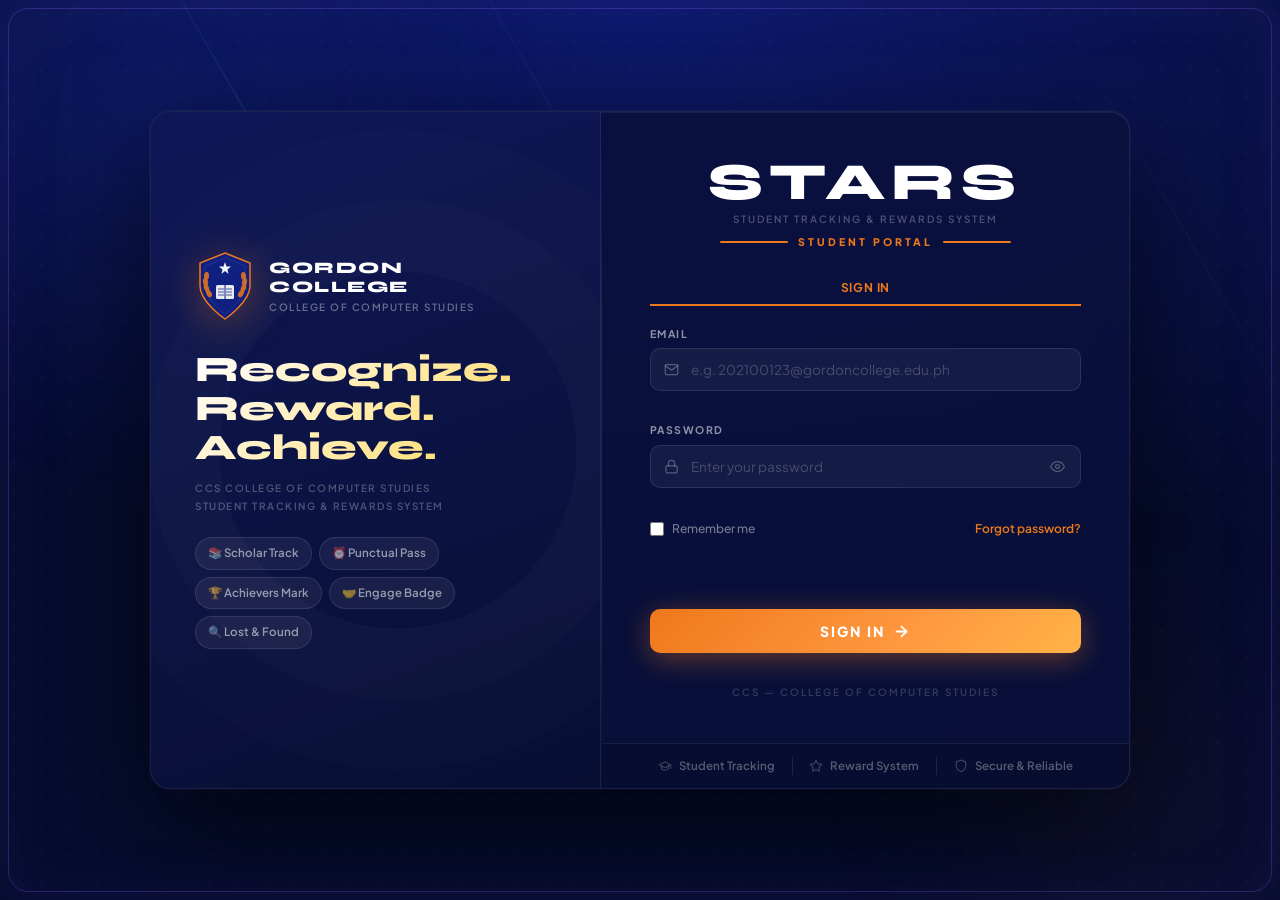
==== index.html @ 1deed651 "Update index.html" ====
<!DOCTYPE html>
<html lang="en">
<head>
  <meta charset="UTF-8" />
  <meta name="viewport" content="width=device-width, initial-scale=1.0"/>
  <title>STARS — Login</title>
  <link rel="stylesheet" href="style.css" />
  <link href="https://fonts.googleapis.com/css2?family=Syne:wght@600;700;800;900&family=Plus+Jakarta+Sans:wght@400;500;600;700&display=swap" rel="stylesheet"/>
  <style>
    *, *::before, *::after { box-sizing: border-box; margin: 0; padding: 0; }

    :root {
      --orange: #EE781C;
      --orange-light: #FF9A3C;
      --navy-deep: #060c2e;
      --font-display: 'Syne', sans-serif;
      --font-body: 'Plus Jakarta Sans', sans-serif;
    }

    body {
      font-family: var(--font-body);
      min-height: 100vh;
      display: flex;
      align-items: center;
      justify-content: center;
      background: var(--navy-deep);
      overflow: hidden;
      position: relative;
    }

    /* ── BACKGROUND ── */
    .bg-wrap {
      position: fixed; inset: 0; z-index: 0;
      background: radial-gradient(ellipse 130% 100% at 50% 0%, #0d1a6e 0%, #060c2e 65%);
      overflow: hidden;
    }
    .bg-wrap::before {
      content: '';
      position: absolute; inset: 0;
      background-image: radial-gradient(rgba(255,255,255,0.07) 1px, transparent 1px);
      background-size: 28px 28px;
      opacity: 0.55;
    }
    .bg-streak {
      position: absolute; width: 1.5px;
      background: linear-gradient(to bottom, transparent, rgba(99,130,255,0.15), transparent);
      transform: rotate(-30deg); transform-origin: top center;
    }
    .bg-streak:nth-child(1){height:60vh;top:-10vh;left:10%;}
    .bg-streak:nth-child(2){height:80vh;top:-20vh;left:30%;opacity:.5;}
    .bg-streak:nth-child(3){height:50vh;top:10vh;left:60%;opacity:.4;}
    .bg-streak:nth-child(4){height:70vh;top:-5vh;left:80%;opacity:.3;}
    .bg-orb {
      position: absolute; border-radius: 50%;
      filter: blur(100px); pointer-events: none;
    }
    .bg-orb-1{width:500px;height:500px;background:radial-gradient(circle,rgba(30,60,200,0.25) 0%,transparent 70%);top:-150px;left:-100px;}
    .bg-orb-2{width:400px;height:400px;background:radial-gradient(circle,rgba(238,120,28,0.08) 0%,transparent 70%);bottom:-100px;right:-50px;}

    /* Purple border frame (from Image 1) */
    .bg-frame {
      position: fixed; inset: 8px;
      border: 1.5px solid rgba(120,80,220,0.35);
      border-radius: 20px; pointer-events: none; z-index: 0;
      box-shadow: 0 0 60px rgba(100,60,200,0.15), inset 0 0 60px rgba(100,60,200,0.08);
    }

    /* ── MAIN CARD (Image 1 style) ── */
    .login-card {
      position: relative; z-index: 10;
      display: flex;
      width: min(980px, calc(100vw - 48px));
      min-height: 530px;
      border-radius: 20px; overflow: hidden;
      background: rgba(10,16,60,0.88);
      border: 1px solid rgba(255,255,255,0.08);
      box-shadow: 0 40px 120px rgba(0,0,0,0.6), 0 0 0 1px rgba(255,255,255,0.04), inset 0 1px 0 rgba(255,255,255,0.06);
      backdrop-filter: blur(20px);
    }

    /* ── LEFT PANEL ── */
    .brand-panel {
      flex: 0 0 46%;
      display: flex; flex-direction: column; justify-content: center;
      padding: 52px 44px;
      background: linear-gradient(160deg, rgba(15,25,90,0.9) 0%, rgba(8,14,50,0.95) 100%);
      border-right: 1px solid rgba(255,255,255,0.07);
      position: relative; overflow: hidden;
    }
    /* Radial rings (Image 1 detail) */
    .brand-panel::before {
      content: '';
      position: absolute;
      width: 360px; height: 360px; border-radius: 50%;
      border: 1px solid rgba(255,255,255,0.04);
      top: 50%; left: 55%; transform: translate(-50%,-50%);
      box-shadow: 0 0 0 70px rgba(255,255,255,0.012), 0 0 0 140px rgba(255,255,255,0.007);
      pointer-events: none;
    }

    .brand-inner { position: relative; z-index: 2; }

    /* Logo row — shield + college name */
    .brand-logo-row {
      display: flex; align-items: center; gap: 14px;
      margin-bottom: 30px;
    }
    .shield-svg {
      width: 60px; height: auto;
      filter: drop-shadow(0 6px 20px rgba(238,120,28,0.35));
      flex-shrink: 0;
    }
    .col-name {
      font-family: var(--font-display);
      font-size: 16px; font-weight: 800;
      color: #fff; text-transform: uppercase;
      letter-spacing: 1.5px; line-height: 1.2;
    }
    .col-sub {
      font-size: 10px; font-weight: 600;
      color: rgba(255,255,255,0.38);
      text-transform: uppercase; letter-spacing: 1.5px;
      margin-top: 3px;
    }

    /* "Recognize. Reward. Achieve." — from Image 2 */
    .panel-headline {
      font-family: var(--font-display);
      font-size: clamp(28px, 2.8vw, 38px);
      font-weight: 900; line-height: 1.08;
      margin-bottom: 12px;
      background: linear-gradient(135deg, #ffffff 0%, #FFD54F 100%);
      -webkit-background-clip: text; -webkit-text-fill-color: transparent;
      background-clip: text;
    }

    /* CCS subtitle — from Image 2 */
    .panel-sub-desc {
      font-size: 10px; font-weight: 600;
      color: rgba(255,255,255,0.28);
      text-transform: uppercase; letter-spacing: 1.5px;
      line-height: 1.8; margin-bottom: 22px;
    }

    /* Feature badges — from Image 2 */
    .panel-badges {
      display: flex; flex-wrap: wrap; gap: 7px;
    }
    .panel-badge {
      background: rgba(255,255,255,0.06);
      border: 1px solid rgba(255,255,255,0.1);
      color: rgba(255,255,255,0.55);
      padding: 6px 12px; border-radius: 99px;
      font-size: 11.5px; font-weight: 600;
      transition: background 0.2s, border-color 0.2s;
      cursor: default;
    }
    .panel-badge:hover {
      background: rgba(238,120,28,0.12);
      border-color: rgba(238,120,28,0.3);
      color: rgba(255,255,255,0.85);
    }

    /* ── DIVIDER ── */
    .card-divider {
      width: 1px;
      background: linear-gradient(to bottom, transparent 5%, rgba(255,255,255,0.1) 30%, rgba(255,255,255,0.1) 70%, transparent 95%);
      flex-shrink: 0;
    }

    /* ── RIGHT PANEL ── */
    .form-panel {
      flex: 1;
      display: flex; flex-direction: column; justify-content: center;
      padding: 44px 48px 88px;
      position: relative;
    }

    /* STARS title */
    .stars-title {
      font-family: var(--font-display);
      font-size: 52px; font-weight: 900;
      color: #fff; letter-spacing: 6px;
      line-height: 1; text-align: center; margin-bottom: 3px;
    }
    /* "Student Tracking & Rewards System" — from Image 2 */
    .stars-sub {
      font-size: 10px; font-weight: 600;
      color: rgba(255,255,255,0.28);
      text-transform: uppercase; letter-spacing: 2px;
      text-align: center; margin-bottom: 4px;
    }

    /* STUDENT PORTAL label with orange lines */
    .portal-label {
      display: flex; align-items: center; justify-content: center;
      gap: 10px; margin-bottom: 20px;
    }
    .portal-label-line { flex: 1; max-width: 68px; height: 1.5px; background: var(--orange); border-radius: 2px; }
    .portal-label span {
      font-size: 10.5px; font-weight: 800;
      letter-spacing: 3px; color: var(--orange);
      text-transform: uppercase;
    }

    /* TABS */
    .auth-tabs {
      display: flex; margin-bottom: 20px;
      border-bottom: 1px solid rgba(255,255,255,0.08);
    }
    .auth-tab {
      flex: 1; background: none; border: none;
      padding: 9px 0;
      font-family: var(--font-body); font-size: 12px; font-weight: 700;
      color: rgba(255,255,255,0.3); cursor: pointer;
      border-bottom: 2px solid transparent; margin-bottom: -1px;
      transition: color 0.2s, border-color 0.2s;
      letter-spacing: 0.8px; text-transform: uppercase;
    }
    .auth-tab.active { color: var(--orange); border-bottom-color: var(--orange); }

    /* FORM */
    .login-form { display: flex; flex-direction: column; }
    .form-group { display: flex; flex-direction: column; gap: 6px; margin-bottom: 13px; }
    .form-group label {
      font-size: 10.5px; font-weight: 700;
      color: rgba(255,255,255,0.55);
      text-transform: uppercase; letter-spacing: 1.5px;
    }
    .input-wrap { position: relative; display: flex; align-items: center; }
    .input-icon {
      position: absolute; left: 14px;
      color: rgba(255,255,255,0.28);
      display: flex; align-items: center; pointer-events: none;
    }
    .input-icon svg { width: 15px; height: 15px; }

    .login-form input[type="email"],
    .login-form input[type="password"],
    .login-form input[type="text"],
    .login-form select {
      width: 100%;
      background: rgba(255,255,255,0.05);
      border: 1.5px solid rgba(255,255,255,0.1);
      border-radius: 10px; color: #fff;
      font-family: var(--font-body); font-size: 13.5px;
      padding: 12px 14px 12px 40px;
      transition: border-color 0.2s, background 0.2s, box-shadow 0.2s;
      outline: none;
    }
    .login-form input::placeholder { color: rgba(255,255,255,0.22); }
    .login-form input:focus,
    .login-form select:focus {
      border-color: rgba(255,255,255,0.3);
      background: rgba(255,255,255,0.08);
      box-shadow: 0 0 0 3px rgba(255,255,255,0.05);
    }

    .eye-toggle {
      position: absolute; right: 12px;
      background: none; border: none; cursor: pointer;
      color: rgba(255,255,255,0.28);
      display: flex; align-items: center; padding: 4px;
      transition: color 0.2s;
    }
    .eye-toggle:hover { color: rgba(255,255,255,0.6); }
    .eye-toggle svg { width: 15px; height: 15px; }

    /* Remember me + Forgot password */
    .form-extras {
      display: flex; align-items: center;
      justify-content: space-between; margin-bottom: 16px;
    }
    .remember-wrap { display: flex; align-items: center; gap: 8px; cursor: pointer; }
    .remember-wrap input[type="checkbox"] {
      width: 14px; height: 14px;
      accent-color: var(--orange); cursor: pointer; padding: 0;
    }
    .remember-wrap span { font-size: 12px; color: rgba(255,255,255,0.45); font-weight: 500; }
    .forgot-link {
      font-size: 12px; color: var(--orange); font-weight: 600;
      text-decoration: none; transition: opacity 0.2s;
    }
    .forgot-link:hover { opacity: 0.75; }

    /* SIGN IN button */
    .btn-signin {
      background: linear-gradient(135deg, #EE781C 0%, #FF9840 60%, #FFB347 100%);
      color: #fff; border: none; border-radius: 10px;
      font-family: var(--font-body); font-size: 14px; font-weight: 800;
      padding: 13px 24px; cursor: pointer; width: 100%;
      letter-spacing: 2px; text-transform: uppercase;
      box-shadow: 0 6px 28px rgba(238,120,28,0.4);
      transition: opacity 0.2s, transform 0.1s, box-shadow 0.2s;
      display: flex; align-items: center; justify-content: center; gap: 8px;
    }
    .btn-signin:hover { opacity: 0.92; box-shadow: 0 8px 36px rgba(238,120,28,0.55); }
    .btn-signin:active { transform: scale(0.98); }
    .btn-signin:disabled { opacity: 0.4; cursor: not-allowed; box-shadow: none; }
    .btn-signin svg { width: 17px; height: 17px; }

    .form-error { color: #f87171; font-size: 12px; min-height: 14px; font-weight: 500; margin-bottom: 5px; }
    .form-success { color: #4ade80; font-size: 12px; min-height: 14px; font-weight: 500; }

    /* "CCS — College of Computer Studies" — from Image 2 */
    .form-footer-text {
      text-align: center; font-size: 10px; font-weight: 600;
      color: rgba(255,255,255,0.18); letter-spacing: 2px;
      text-transform: uppercase; margin-top: 13px;
    }

    /* ── BOTTOM STRIP (Image 1) ── */
    .bottom-strip {
      display: flex; align-items: center;
      justify-content: space-around;
      padding: 13px 48px;
      border-top: 1px solid rgba(255,255,255,0.07);
      background: rgba(0,0,0,0.15);
      position: absolute; bottom: 0; left: 0; right: 0;
    }
    .strip-item {
      display: flex; align-items: center; gap: 7px;
      color: rgba(255,255,255,0.32);
      font-size: 11.5px; font-weight: 600;
    }
    .strip-item svg { width: 14px; height: 14px; opacity: 0.65; }
    .strip-sep { width: 1px; height: 18px; background: rgba(255,255,255,0.1); }

    /* Register form extras */
    .login-form select {
      padding-left: 14px; color: rgba(255,255,255,0.65);
      background-image: url("data:image/svg+xml,%3Csvg xmlns='http://www.w3.org/2000/svg' width='12' height='12' viewBox='0 0 12 12'%3E%3Cpath fill='%23888' d='M6 8L1 3h10z'/%3E%3C/svg%3E");
      background-repeat: no-repeat; background-position: right 14px center;
      appearance: none;
    }
    .login-form select option { background: #0d1136; color: #fff; }
    .login-form input[readonly] {
      background: rgba(255,255,255,0.03); color: rgba(255,255,255,0.28);
      cursor: not-allowed; border-color: rgba(255,255,255,0.06);
    }
    .form-row { display: grid; grid-template-columns: 1fr 1fr; gap: 12px; }

    /* ── RESPONSIVE ── */
    @media (max-width: 700px) {
      .brand-panel { display: none; }
      .card-divider { display: none; }
      .login-card { width: calc(100vw - 32px); }
      .form-panel { padding: 40px 28px 88px; }
      .form-row { grid-template-columns: 1fr; }
      .bottom-strip { padding: 13px 28px; }
    }
  </style>
</head>
<body>

  <!-- Background (Image 1 style) -->
  <div class="bg-wrap">
    <div class="bg-streak"></div><div class="bg-streak"></div>
    <div class="bg-streak"></div><div class="bg-streak"></div>
    <div class="bg-orb bg-orb-1"></div>
    <div class="bg-orb bg-orb-2"></div>
  </div>
  <div class="bg-frame"></div>

  <!-- MAIN CARD -->
  <div class="login-card">

    <!-- ══ LEFT PANEL ══ -->
    <div class="brand-panel">
      <div class="brand-inner">

        <!-- Gordon College logo row -->
        <div class="brand-logo-row">
          <svg class="shield-svg" viewBox="0 0 120 140" fill="none" xmlns="http://www.w3.org/2000/svg">
            <path d="M60 4 L110 24 L110 70 C110 102 60 136 60 136 C60 136 10 102 10 70 L10 24 Z" fill="#0f2080" stroke="#EE781C" stroke-width="3"/>
            <path d="M60 14 L100 30 L100 68 C100 96 60 126 60 126 C60 126 20 96 20 68 L20 30 Z" fill="none" stroke="rgba(255,255,255,0.12)" stroke-width="1.5"/>
            <g opacity="0.85" fill="#EE781C">
              <ellipse cx="28" cy="85" rx="5" ry="8" transform="rotate(-30 28 85)"/>
              <ellipse cx="23" cy="74" rx="5" ry="8" transform="rotate(-20 23 74)"/>
              <ellipse cx="21" cy="62" rx="5" ry="8" transform="rotate(-10 21 62)"/>
              <ellipse cx="23" cy="50" rx="5" ry="8" transform="rotate(5 23 50)"/>
            </g>
            <g opacity="0.85" fill="#EE781C">
              <ellipse cx="92" cy="85" rx="5" ry="8" transform="rotate(30 92 85)"/>
              <ellipse cx="97" cy="74" rx="5" ry="8" transform="rotate(20 97 74)"/>
              <ellipse cx="99" cy="62" rx="5" ry="8" transform="rotate(10 99 62)"/>
              <ellipse cx="97" cy="50" rx="5" ry="8" transform="rotate(-5 97 50)"/>
            </g>
            <polygon points="60,22 63,31 72,31 65,37 67,46 60,40 53,46 55,37 48,31 57,31" fill="white" opacity="0.95"/>
            <rect x="42" y="68" width="36" height="28" rx="3" fill="white" opacity="0.9"/>
            <line x1="60" y1="68" x2="60" y2="96" stroke="#0f2080" stroke-width="2"/>
            <line x1="46" y1="76" x2="58" y2="76" stroke="#0f2080" stroke-width="1.5"/>
            <line x1="46" y1="82" x2="58" y2="82" stroke="#0f2080" stroke-width="1.5"/>
            <line x1="46" y1="88" x2="58" y2="88" stroke="#0f2080" stroke-width="1.5"/>
            <line x1="62" y1="76" x2="74" y2="76" stroke="#0f2080" stroke-width="1.5"/>
            <line x1="62" y1="82" x2="74" y2="82" stroke="#0f2080" stroke-width="1.5"/>
            <line x1="62" y1="88" x2="74" y2="88" stroke="#0f2080" stroke-width="1.5"/>
          </svg>
          <div>
            <div class="col-name">Gordon<br>College</div>
            <div class="col-sub">College of Computer Studies</div>
          </div>
        </div>

        <!-- Headline from Image 2 -->
        <h2 class="panel-headline">Recognize.<br>Reward.<br>Achieve.</h2>

        <!-- Subtitle from Image 2 -->
        <p class="panel-sub-desc">CCS College of Computer Studies<br>Student Tracking &amp; Rewards System</p>

        <!-- Badges from Image 2 -->
        <div class="panel-badges">
          <span class="panel-badge">📚 Scholar Track</span>
          <span class="panel-badge">⏰ Punctual Pass</span>
          <span class="panel-badge">🏆 Achievers Mark</span>
          <span class="panel-badge">🤝 Engage Badge</span>
          <span class="panel-badge">🔍 Lost &amp; Found</span>
        </div>

      </div>
    </div>

    <div class="card-divider"></div>

    <!-- ══ RIGHT PANEL ══ -->
    <div class="form-panel">

      <!-- STARS branding -->
      <div style="text-align:center; margin-bottom:3px;">
        <h1 class="stars-title">STARS</h1>
        <!-- "Student Tracking & Rewards System" from Image 2 -->
        <p class="stars-sub">Student Tracking &amp; Rewards System</p>
      </div>

      <!-- "STUDENT PORTAL" label with orange lines (Image 1) -->
      <div class="portal-label">
        <div class="portal-label-line"></div>
        <span id="panelLabel">Student Portal</span>
        <div class="portal-label-line"></div>
      </div>

      <!-- TABS -->
      <div class="auth-tabs">
        <button class="auth-tab active" onclick="switchTab('login',this)">Sign In</button>
      </div>

      <!-- ── LOGIN FORM ── -->
      <form class="login-form" id="loginForm">

        <div class="form-group">
          <label for="email">Email</label>
          <div class="input-wrap">
            <span class="input-icon">
              <svg viewBox="0 0 24 24" fill="none" stroke="currentColor" stroke-width="2" stroke-linecap="round" stroke-linejoin="round">
                <path d="M4 4h16c1.1 0 2 .9 2 2v12c0 1.1-.9 2-2 2H4c-1.1 0-2-.9-2-2V6c0-1.1.9-2 2-2z"/>
                <polyline points="22,6 12,13 2,6"/>
              </svg>
            </span>
            <input type="email" id="email" placeholder="e.g. 202100123@gordoncollege.edu.ph" required />
          </div>
        </div>

        <div class="form-group">
          <label for="password">Password</label>
          <div class="input-wrap">
            <span class="input-icon">
              <svg viewBox="0 0 24 24" fill="none" stroke="currentColor" stroke-width="2" stroke-linecap="round" stroke-linejoin="round">
                <rect x="3" y="11" width="18" height="11" rx="2" ry="2"/><path d="M7 11V7a5 5 0 0 1 10 0v4"/>
              </svg>
            </span>
            <input type="password" id="password" placeholder="Enter your password" required />
            <button type="button" class="eye-toggle" onclick="togglePassword('password',this)" tabindex="-1">
              <svg viewBox="0 0 24 24" fill="none" stroke="currentColor" stroke-width="2" stroke-linecap="round" stroke-linejoin="round">
                <path d="M1 12s4-8 11-8 11 8 11 8-4 8-11 8-11-8-11-8z"/><circle cx="12" cy="12" r="3"/>
              </svg>
            </button>
          </div>
        </div>

        <div class="form-extras">
          <label class="remember-wrap">
            <input type="checkbox" id="rememberMe" style="width:14px;height:14px;padding:0;" />
            <span>Remember me</span>
          </label>
          <a href="#" class="forgot-link">Forgot password?</a>
        </div>

        <div class="form-error" id="loginError"></div>
        <button type="submit" class="btn-signin" id="loginBtn">
          Sign In
          <svg viewBox="0 0 24 24" fill="none" stroke="currentColor" stroke-width="2.5" stroke-linecap="round" stroke-linejoin="round">
            <line x1="5" y1="12" x2="19" y2="12"/><polyline points="12 5 19 12 12 19"/>
          </svg>
        </button>

        <p class="form-footer-text">CCS — College of Computer Studies</p>
      </form>

      <!-- ── REGISTER FORM ── -->
      <form class="login-form" id="registerForm" style="display:none">
        <div class="form-group">
          <label for="regName">Full Name</label>
          <div class="input-wrap">
            <span class="input-icon"><svg viewBox="0 0 24 24" fill="none" stroke="currentColor" stroke-width="2" stroke-linecap="round" stroke-linejoin="round"><path d="M20 21v-2a4 4 0 0 0-4-4H8a4 4 0 0 0-4 4v2"/><circle cx="12" cy="7" r="4"/></svg></span>
            <input type="text" id="regName" placeholder="e.g. Juan Dela Cruz" required />
          </div>
        </div>
        <div class="form-group">
          <label for="regStudentId">Student ID</label>
          <div class="input-wrap">
            <span class="input-icon"><svg viewBox="0 0 24 24" fill="none" stroke="currentColor" stroke-width="2" stroke-linecap="round" stroke-linejoin="round"><rect x="2" y="3" width="20" height="18" rx="2"/><line x1="8" y1="9" x2="16" y2="9"/><line x1="8" y1="13" x2="14" y2="13"/></svg></span>
            <input type="text" id="regStudentId" placeholder="e.g. 2021-00123" required oninput="autoFillEmail(this.value)" />
          </div>
        </div>
        <div class="form-group">
          <label for="regEmail">School Email</label>
          <div class="input-wrap">
            <span class="input-icon"><svg viewBox="0 0 24 24" fill="none" stroke="currentColor" stroke-width="2" stroke-linecap="round" stroke-linejoin="round"><path d="M4 4h16c1.1 0 2 .9 2 2v12c0 1.1-.9 2-2 2H4c-1.1 0-2-.9-2-2V6c0-1.1.9-2 2-2z"/><polyline points="22,6 12,13 2,6"/></svg></span>
            <input type="email" id="regEmail" placeholder="Auto-filled from Student ID" required readonly />
          </div>
        </div>
        <div class="form-row">
          <div class="form-group">
            <label for="regProgram">Program</label>
            <select id="regProgram" required>
              <option value="" disabled selected>Select program</option>
              <option value="BSIT">BSIT</option>
              <option value="BSCS">BSCS</option>
              <option value="BSEMC">BSEMC</option>
              <option value="ACT">ACT</option>
            </select>
          </div>
          <div class="form-group">
            <label for="regYear">Year Level</label>
            <select id="regYear" required>
              <option value="" disabled selected>Select year</option>
              <option value="1">1st Year</option>
              <option value="2">2nd Year</option>
              <option value="3">3rd Year</option>
              <option value="4">4th Year</option>
            </select>
          </div>
        </div>
        <div class="form-group">
          <label for="regBlock">Block</label>
          <div class="input-wrap">
            <span class="input-icon"><svg viewBox="0 0 24 24" fill="none" stroke="currentColor" stroke-width="2" stroke-linecap="round" stroke-linejoin="round"><path d="M3 9l9-7 9 7v11a2 2 0 0 1-2 2H5a2 2 0 0 1-2-2z"/></svg></span>
            <input type="text" id="regBlock" placeholder="e.g. A, B, 3A" required />
          </div>
        </div>
        <div class="form-group">
          <label for="regPassword">Password</label>
          <div class="input-wrap">
            <span class="input-icon"><svg viewBox="0 0 24 24" fill="none" stroke="currentColor" stroke-width="2" stroke-linecap="round" stroke-linejoin="round"><rect x="3" y="11" width="18" height="11" rx="2" ry="2"/><path d="M7 11V7a5 5 0 0 1 10 0v4"/></svg></span>
            <input type="password" id="regPassword" placeholder="Create a password (min. 6 characters)" required />
            <button type="button" class="eye-toggle" onclick="togglePassword('regPassword',this)" tabindex="-1">
              <svg viewBox="0 0 24 24" fill="none" stroke="currentColor" stroke-width="2" stroke-linecap="round" stroke-linejoin="round"><path d="M1 12s4-8 11-8 11 8 11 8-4 8-11 8-11-8-11-8z"/><circle cx="12" cy="12" r="3"/></svg>
            </button>
          </div>
        </div>
        <div class="form-error" id="registerError"></div>
        <div class="form-success" id="registerSuccess"></div>
        <button type="submit" class="btn-signin" id="registerBtn">
          Create Account
          <svg viewBox="0 0 24 24" fill="none" stroke="currentColor" stroke-width="2.5" stroke-linecap="round" stroke-linejoin="round"><line x1="5" y1="12" x2="19" y2="12"/><polyline points="12 5 19 12 12 19"/></svg>
        </button>
        <p class="form-footer-text">CCS — College of Computer Studies</p>
      </form>

      <!-- Bottom strip -->
      <div class="bottom-strip">
        <div class="strip-item">
          <svg viewBox="0 0 24 24" fill="none" stroke="currentColor" stroke-width="2" stroke-linecap="round" stroke-linejoin="round"><path d="M22 10v6M2 10l10-5 10 5-10 5z"/><path d="M6 12v5c3 3 9 3 12 0v-5"/></svg>
          <span>Student Tracking</span>
        </div>
        <div class="strip-sep"></div>
        <div class="strip-item">
          <svg viewBox="0 0 24 24" fill="none" stroke="currentColor" stroke-width="2" stroke-linecap="round" stroke-linejoin="round"><polygon points="12 2 15.09 8.26 22 9.27 17 14.14 18.18 21.02 12 17.77 5.82 21.02 7 14.14 2 9.27 8.91 8.26 12 2"/></svg>
          <span>Reward System</span>
        </div>
        <div class="strip-sep"></div>
        <div class="strip-item">
          <svg viewBox="0 0 24 24" fill="none" stroke="currentColor" stroke-width="2" stroke-linecap="round" stroke-linejoin="round"><path d="M12 22s8-4 8-10V5l-8-3-8 3v7c0 6 8 10 8 10z"/></svg>
          <span>Secure &amp; Reliable</span>
        </div>
      </div>

    </div>
  </div>

  <script>
    const token = localStorage.getItem('stars_token');
    if (!token) localStorage.removeItem('stars_user');
  </script>
  <script src="api.js"></script>
  <script src="auth.js"></script>
  <script>
    function switchTab(tab, el) {
      const isLogin = tab === 'login';
      document.getElementById('loginForm').style.display    = isLogin ? 'flex' : 'none';
      document.getElementById('registerForm').style.display = isLogin ? 'none' : 'flex';
      document.getElementById('panelLabel').textContent = isLogin ? 'Student Portal' : 'Create Account';
      document.querySelectorAll('.auth-tab').forEach(t => t.classList.remove('active'));
      if (el) el.classList.add('active');
    }

    function autoFillEmail(studentId) {
      const stripped = studentId.replace(/-/g, '');
      const emailField = document.getElementById('regEmail');
      emailField.value = stripped ? stripped + '@gordoncollege.edu.ph' : '';
    }

    function togglePassword(fieldId, btn) {
      const input = document.getElementById(fieldId);
      const isText = input.type === 'text';
      input.type = isText ? 'password' : 'text';
      btn.style.color = isText ? 'rgba(255,255,255,0.28)' : 'rgba(255,255,255,0.7)';
    }

    document.getElementById('registerForm').addEventListener('submit', async (e) => {
      e.preventDefault();
      const btn       = document.getElementById('registerBtn');
      const errEl     = document.getElementById('registerError');
      const successEl = document.getElementById('registerSuccess');
      errEl.textContent = ''; successEl.textContent = '';
      btn.disabled = true;
      btn.childNodes[0].textContent = 'Creating account...';

      const fullName  = document.getElementById('regName').value.trim();
      const studentId = document.getElementById('regStudentId').value.trim();
      const email     = document.getElementById('regEmail').value.trim();
      const program   = document.getElementById('regProgram').value;
      const yearLevel = document.getElementById('regYear').value;
      const block     = document.getElementById('regBlock').value.trim();
      const password  = document.getElementById('regPassword').value;

      if (!program || !yearLevel) {
        errEl.textContent = 'Please select your program and year level.';
        btn.disabled = false; btn.childNodes[0].textContent = 'Create Account'; return;
      }
      if (password.length < 6) {
        errEl.textContent = 'Password must be at least 6 characters.';
        btn.disabled = false; btn.childNodes[0].textContent = 'Create Account'; return;
      }
      if (!email.endsWith('@gordoncollege.edu.ph')) {
        errEl.textContent = 'Invalid email. Please enter a valid Student ID.';
        btn.disabled = false; btn.childNodes[0].textContent = 'Create Account'; return;
      }

      const result = await api.register(fullName, studentId, email, program, block, yearLevel, password);
      if (result.success) {
        successEl.textContent = '✓ Account created! You can now sign in.';
        document.getElementById('registerForm').reset();
        document.getElementById('regEmail').value = '';
        setTimeout(() => {
          switchTab('login');
          document.querySelector('.auth-tab').classList.add('active');
        }, 1500);
      } else {
        errEl.textContent = result.message;
      }
      btn.disabled = false;
      btn.childNodes[0].textContent = 'Create Account';
    });
  </script>
</body>
</html>
---- style.css ----
/* ============================================
   STARS — Main Stylesheet
   CCS Theme: Orange · Yellow · White
   ============================================ */

@import url('https://fonts.googleapis.com/css2?family=Syne:wght@600;700;800&family=Plus+Jakarta+Sans:wght@400;500;600;700&display=swap');

:root {
  --orange:     #F26522;
  --orange2:    #FF8C42;
  --orange-dim: rgba(242,101,34,0.12);
  --yellow:     #FFC107;
  --yellow2:    #FFD54F;
  --yellow-dim: rgba(255,193,7,0.12);
  --white:      #FFFFFF;
  --off-white:  #FFF8F3;
  --cream:      #FFF3E0;

  --slate:      #1A1A2E;
  --slate2:     #16213E;
  --dark:       #0F0F1A;

  --gray:       #8A8A9A;
  --gray2:      #E8E0D8;
  --gray3:      #F5F0EB;

  --scholar:    #22C55E;
  --punctual:   #3B82F6;
  --achiever:   #F26522;
  --engage:     #A855F7;

  --success:    #22c55e;
  --error:      #ef4444;

  --font-display: 'Syne', sans-serif;
  --font-body:    'Plus Jakarta Sans', sans-serif;

  --radius:    14px;
  --radius-sm: 9px;
  --radius-lg: 20px;
  --shadow:    0 4px 32px rgba(242,101,34,0.10);
  --shadow-lg: 0 8px 48px rgba(242,101,34,0.18);
}

*, *::before, *::after { box-sizing: border-box; margin: 0; padding: 0; }

body {
  background: var(--off-white);
  color: var(--slate);
  font-family: var(--font-body);
  font-size: 15px;
  line-height: 1.6;
  overflow-x: hidden;
}

a { color: inherit; text-decoration: none; }

/* ============================================
   LOGIN PAGE
   ============================================ */
.login-page {
  display: flex;
  align-items: center;
  justify-content: center;
  min-height: 100vh;
  overflow: hidden;
  position: relative;
  background: var(--slate);
}

.login-bg {
  position: fixed; inset: 0; z-index: 0;
  pointer-events: none;
  overflow: hidden;
}

.login-bg::before {
  content: '';
  position: absolute;
  width: 700px; height: 700px;
  border-radius: 50%;
  background: radial-gradient(circle, rgba(242,101,34,0.25) 0%, transparent 70%);
  top: -200px; right: -150px;
}
.login-bg::after {
  content: '';
  position: absolute;
  width: 500px; height: 500px;
  border-radius: 50%;
  background: radial-gradient(circle, rgba(255,193,7,0.18) 0%, transparent 70%);
  bottom: -150px; left: -100px;
}

.orb { display: none; }

.login-bg .orb1 {
  display: block;
  position: absolute;
  width: 3px;
  height: 100vh;
  background: linear-gradient(to bottom, transparent, rgba(242,101,34,0.3), transparent);
  top: 0; left: 38%;
  transform: rotate(15deg);
  transform-origin: top;
  border-radius: 0;
  filter: none;
  opacity: 1;
}

.login-container {
  position: relative; z-index: 1;
  background: var(--white);
  border-radius: var(--radius-lg);
  padding: 48px 44px;
  width: 100%;
  max-width: 430px;
  box-shadow: var(--shadow-lg);
}

.login-brand {
  text-align: center;
  margin-bottom: 36px;
}

.login-brand .brand-star {
  display: inline-block;
  font-size: 28px;
  color: var(--orange);
  margin-bottom: 4px;
}

.login-brand h1 {
  font-family: var(--font-display);
  font-size: 52px;
  font-weight: 800;
  background: linear-gradient(135deg, var(--orange) 0%, var(--yellow) 100%);
  -webkit-background-clip: text;
  -webkit-text-fill-color: transparent;
  background-clip: text;
  letter-spacing: 5px;
  line-height: 1;
  margin-bottom: 6px;
}

.login-brand p {
  color: var(--gray);
  font-size: 12px;
  letter-spacing: 1.5px;
  text-transform: uppercase;
  font-weight: 500;
}

.login-form { display: flex; flex-direction: column; gap: 18px; }

.form-group { display: flex; flex-direction: column; gap: 6px; }

.form-group label {
  font-size: 12px;
  font-weight: 700;
  color: var(--slate);
  text-transform: uppercase;
  letter-spacing: 0.8px;
}

.form-group input,
.form-group select,
.form-group textarea {
  background: var(--gray3);
  border: 1.5px solid var(--gray2);
  border-radius: var(--radius-sm);
  color: var(--slate);
  font-family: var(--font-body);
  font-size: 15px;
  padding: 13px 16px;
  transition: border-color 0.2s, background 0.2s, box-shadow 0.2s;
  outline: none;
}

.form-group input:focus,
.form-group select:focus,
.form-group textarea:focus {
  border-color: var(--orange);
  background: var(--white);
  box-shadow: 0 0 0 3px rgba(242,101,34,0.10);
}

.form-group input::placeholder { color: #B0A8A0; }
.form-group select option { background: white; color: var(--slate); }
.form-group textarea { resize: vertical; }

.hint { color: var(--gray); font-size: 12px; margin-top: 4px; }

.form-error {
  color: var(--error);
  font-size: 13px;
  min-height: 18px;
  font-weight: 500;
}
.form-success {
  color: var(--success);
  font-size: 13px;
  min-height: 18px;
  font-weight: 500;
}

.btn-primary {
  background: linear-gradient(135deg, var(--orange) 0%, var(--orange2) 100%);
  color: var(--white);
  border: none;
  border-radius: var(--radius-sm);
  font-family: var(--font-body);
  font-size: 15px;
  font-weight: 700;
  padding: 14px 24px;
  cursor: pointer;
  transition: opacity 0.2s, transform 0.1s, box-shadow 0.2s;
  width: 100%;
  letter-spacing: 0.4px;
  box-shadow: 0 4px 16px rgba(242,101,34,0.3);
}
.btn-primary:hover {
  opacity: 0.92;
  box-shadow: 0 6px 24px rgba(242,101,34,0.4);
}
.btn-primary:active { transform: scale(0.98); }
.btn-primary:disabled { opacity: 0.5; cursor: not-allowed; box-shadow: none; }

.btn-ghost {
  background: transparent;
  color: var(--slate);
  border: 1.5px solid var(--gray2);
  border-radius: var(--radius-sm);
  font-family: var(--font-body);
  font-size: 14px;
  font-weight: 600;
  padding: 10px 20px;
  cursor: pointer;
  transition: border-color 0.2s, background 0.2s;
}
.btn-ghost:hover { border-color: var(--orange); background: var(--orange-dim); }

.btn-logout {
  background: transparent;
  color: var(--gray);
  border: 1.5px solid var(--gray2);
  border-radius: var(--radius-sm);
  font-size: 13px;
  font-weight: 600;
  padding: 8px 16px;
  cursor: pointer;
  width: 100%;
  margin-top: 8px;
  transition: color 0.2s, border-color 0.2s, background 0.2s;
  font-family: var(--font-body);
}
.btn-logout:hover { color: var(--error); border-color: var(--error); background: rgba(239,68,68,0.06); }

.btn-link {
  color: var(--orange);
  font-size: 13px;
  font-weight: 700;
  letter-spacing: 0.3px;
}
.btn-link:hover { color: var(--orange2); }

.login-footer {
  text-align: center;
  color: var(--gray);
  font-size: 11px;
  margin-top: 24px;
  text-transform: uppercase;
  letter-spacing: 1.5px;
  font-weight: 600;
}

/* ============================================
   APP LAYOUT
   ============================================ */
.app-page {
  display: flex;
  min-height: 100vh;
  background: var(--off-white);
  overflow-x: hidden;
}

/* SIDEBAR */
.sidebar {
  width: 230px;
  min-height: 100vh;
  background: var(--slate);
  display: flex;
  flex-direction: column;
  padding: 28px 16px;
  position: fixed;
  top: 0; left: 0; bottom: 0;
  border-right: none;
  box-shadow: 4px 0 24px rgba(26,26,46,0.15);
}

.sidebar-brand {
  display: flex;
  align-items: center;
  gap: 8px;
  font-family: var(--font-display);
  font-size: 26px;
  font-weight: 800;
  letter-spacing: 4px;
  margin-bottom: 36px;
  padding: 0 10px;
  background: linear-gradient(135deg, var(--orange) 0%, var(--yellow) 100%);
  -webkit-background-clip: text;
  -webkit-text-fill-color: transparent;
  background-clip: text;
}
.brand-star {
  font-size: 22px;
  -webkit-text-fill-color: var(--orange);
  color: var(--orange);
}

.sidebar-nav {
  display: flex;
  flex-direction: column;
  gap: 4px;
  flex: 1;
}

.nav-item {
  display: flex;
  align-items: center;
  gap: 10px;
  padding: 11px 14px;
  border-radius: var(--radius-sm);
  color: rgba(255,255,255,0.5);
  font-size: 14px;
  font-weight: 500;
  transition: background 0.15s, color 0.15s;
  letter-spacing: 0.2px;
}
.nav-item:hover {
  background: rgba(255,255,255,0.07);
  color: var(--white);
}
.nav-item.active {
  background: linear-gradient(135deg, var(--orange) 0%, var(--orange2) 100%);
  color: var(--white);
  font-weight: 700;
  box-shadow: 0 4px 14px rgba(242,101,34,0.35);
}
.nav-icon { font-size: 16px; }

.sidebar-footer {
  margin-top: auto;
  padding-top: 16px;
  border-top: 1px solid rgba(255,255,255,0.08);
}

.user-info { display: flex; align-items: center; gap: 10px; margin-bottom: 8px; }

.user-avatar {
  width: 36px; height: 36px;
  background: linear-gradient(135deg, var(--orange), var(--yellow));
  color: var(--white);
  border-radius: 50%;
  display: flex; align-items: center; justify-content: center;
  font-weight: 800;
  font-size: 15px;
  font-family: var(--font-display);
  flex-shrink: 0;
}
.user-name { font-size: 13px; font-weight: 600; color: var(--white); }
.user-id { font-size: 11px; color: rgba(255,255,255,0.4); }

/* MAIN CONTENT */
.main-content {
  margin-left: 230px;
  flex: 1;
  padding: 36px 40px;
  min-height: 100vh;
  width: calc(100% - 230px);
  max-width: calc(100% - 230px);
  overflow-x: hidden;
}

.page-header {
  display: flex;
  align-items: flex-start;
  justify-content: space-between;
  margin-bottom: 32px;
}

.page-title {
  font-family: var(--font-display);
  font-size: 34px;
  font-weight: 800;
  letter-spacing: 1px;
  color: var(--slate);
}

.page-sub { color: var(--gray); font-size: 14px; margin-top: 3px; font-weight: 500; }

/* MODAL */
.modal-overlay {
  position: fixed; inset: 0;
  background: rgba(15,15,26,0.65);
  backdrop-filter: blur(4px);
  display: flex; align-items: center; justify-content: center;
  z-index: 999;
}
.modal-box {
  background: var(--white);
  border-radius: var(--radius-lg);
  padding: 36px;
  max-width: 420px;
  width: 90%;
  box-shadow: var(--shadow-lg);
}
.modal-box h3 {
  font-family: var(--font-display);
  font-size: 22px;
  font-weight: 700;
  margin-bottom: 10px;
  color: var(--slate);
}
.modal-box p { color: var(--gray); margin-bottom: 28px; font-size: 14px; }
.modal-actions { display: flex; gap: 12px; justify-content: flex-end; }

.balance-pill {
  background: var(--white);
  border: 1.5px solid var(--gray2);
  border-radius: 99px;
  padding: 10px 22px;
  font-size: 14px;
  font-weight: 500;
  box-shadow: 0 2px 8px rgba(0,0,0,0.06);
  white-space: nowrap;
}
.balance-pill strong { color: var(--orange); font-weight: 700; }

/* ============================================
   DARK MODE
   ============================================ */
.dark-mode-row {
  display: flex;
  align-items: center;
  justify-content: space-between;
  margin-bottom: 12px;
} 
.dark-mode-label {
  font-size: 13px;
  color: rgba(255,255,255,0.5);
  font-weight: 500;
}
.toggle-switch {
  position: relative;
  display: inline-block;
  width: 38px;
  height: 22px;
}
.toggle-switch input { opacity: 0; width: 0; height: 0; }
.toggle-slider {
  position: absolute;
  cursor: pointer;
  inset: 0;
  background: rgba(255,255,255,0.15);
  border-radius: 99px;
  transition: background 0.3s;
}
.toggle-slider::before {
  content: '';
  position: absolute;
  width: 16px; height: 16px;
  left: 3px; top: 3px;
  background: white;
  border-radius: 50%;
  transition: transform 0.3s;
}
.toggle-switch input:checked + .toggle-slider { background: var(--orange); }
.toggle-switch input:checked + .toggle-slider::before { transform: translateX(16px); }

/* ============================================
   HAMBURGER MENU
   ============================================ */
.hamburger-btn {
  display: none;
  position: fixed;
  top: 14px;
  left: 16px;
  z-index: 1100;
  background: var(--orange);
  border: none;
  border-radius: var(--radius-sm);
  width: 42px;
  height: 42px;
  cursor: pointer;
  flex-direction: column;
  align-items: center;
  justify-content: center;
  gap: 5px;
  padding: 10px;
  box-shadow: 0 4px 14px rgba(242,101,34,0.35);
  transition: background 0.2s, transform 0.15s;
}
.hamburger-btn:active { transform: scale(0.95); }
.hamburger-btn span {
  display: block;
  width: 20px;
  height: 2px;
  background: #fff;
  border-radius: 2px;
  transition: transform 0.3s ease, opacity 0.3s ease;
}
.hamburger-btn.open span:nth-child(1) { transform: translateY(7px) rotate(45deg); }
.hamburger-btn.open span:nth-child(2) { opacity: 0; }
.hamburger-btn.open span:nth-child(3) { transform: translateY(-7px) rotate(-45deg); }

.sidebar-overlay {
  display: none;
  position: fixed;
  inset: 0;
  background: rgba(15, 15, 26, 0.55);
  z-index: 900;
  opacity: 0;
  transition: opacity 0.3s ease;
}
.sidebar-overlay.active {
  display: block;
  opacity: 1;
}

/* ============================================
   RESPONSIVE — TABLET (max 1024px)
   ============================================ */
@media (max-width: 1024px) {
  .main-content {
    padding: 36px 24px;
  }
  .page-title { font-size: 28px; }
}

/* ============================================
   RESPONSIVE — MOBILE (max 768px)
   ============================================ */
@media (max-width: 768px) {

  /* Show hamburger */
  .hamburger-btn { display: flex; }

  /* Sidebar slides in */
  .sidebar {
    transform: translateX(-100%);
    transition: transform 0.3s cubic-bezier(0.4, 0, 0.2, 1);
    z-index: 1000;
    width: 240px;
  }
  .sidebar.open { transform: translateX(0); }

  /* Main content full width */
  .main-content {
    margin-left: 0;
    padding: 72px 16px 32px;
    width: 100%;
    max-width: 100%;
    overflow-x: hidden;
  }

  /* Page header stacks vertically */
  .page-header {
    flex-direction: column;
    align-items: flex-start;
    gap: 10px;
    margin-bottom: 20px;
  }

  /* Title smaller on mobile */
  .page-title { font-size: 22px; letter-spacing: 0.5px; }
  .page-sub   { font-size: 13px; }

  /* Balance pill full width */
  .balance-pill {
    width: 100%;
    text-align: center;
  }

  .section-block { padding: 16px; }
  .form-card     { padding: 20px; max-width: 100%; }

  .table-wrap {
    overflow-x: auto;
    -webkit-overflow-scrolling: touch;
  }

  /* Modal */
  .modal-box { padding: 24px 20px; }
  .modal-box h3 { font-size: 18px; }
}

/* ============================================
   RESPONSIVE — SMALL PHONES (max 480px)
   ============================================ */
@media (max-width: 480px) {

  .main-content  { padding: 68px 12px 24px; }
  .section-block { padding: 14px; }
  .form-card     { padding: 16px; }

  .page-title { font-size: 20px; }

  .data-table th,
  .data-table td {
    padding: 10px 8px;
    font-size: 12px;
  }

  .status-badge {
    padding: 3px 8px;
    font-size: 11px;
  }

  /* Login page adjustments */
  .login-container {
    padding: 32px 24px;
    border-radius: var(--radius);
  }
  .login-brand h1 { font-size: 40px; }
}

/* ============================================
   DARK MODE OVERRIDES
   ============================================ */

body.dark-mode {
  background: var(--dark);
  color: rgba(255, 255, 255, 0.88);
}

/* Main content background */
body.dark-mode .app-page {
  background: var(--dark);
}

body.dark-mode .main-content {
  background: var(--dark);
}

/* Cards & Blocks */
body.dark-mode .section-block,
body.dark-mode .form-card,
body.dark-mode .points-card,
body.dark-mode .reward-card,
body.dark-mode .ms-card,
body.dark-mode .modal-box {
  background: var(--slate2);
  border-color: rgba(255, 255, 255, 0.08);
  color: rgba(255, 255, 255, 0.88);
}

/* Locked reward card */
body.dark-mode .reward-card.locked {
  background: var(--slate);
}

/* Text inside cards */
body.dark-mode .page-title,
body.dark-mode .section-block h3,
body.dark-mode .reward-name,
body.dark-mode .mot-banner-title,
body.dark-mode .modal-box h3 {
  color: rgba(255, 255, 255, 0.92);
}

body.dark-mode .page-sub,
body.dark-mode .reward-desc,
body.dark-mode .mot-banner-sub,
body.dark-mode .modal-box p {
  color: rgba(255, 255, 255, 0.45);
}

/* Table */
body.dark-mode .data-table th {
  color: rgba(255, 255, 255, 0.4);
  border-bottom-color: rgba(255, 255, 255, 0.07);
}
body.dark-mode .data-table td {
  color: rgba(255, 255, 255, 0.82);
  border-bottom-color: rgba(255, 255, 255, 0.06);
}
body.dark-mode .data-table tr:hover td {
  background: rgba(255, 255, 255, 0.04);
}

/* Form inputs */
body.dark-mode .form-group label {
  color: rgba(255, 255, 255, 0.6);
}
body.dark-mode .form-group input,
body.dark-mode .form-group select,
body.dark-mode .form-group textarea {
  background: var(--slate);
  border-color: rgba(255, 255, 255, 0.1);
  color: rgba(255, 255, 255, 0.88);
}
body.dark-mode .form-group input:focus,
body.dark-mode .form-group select:focus,
body.dark-mode .form-group textarea:focus {
  background: var(--slate2);
  border-color: var(--orange);
}
body.dark-mode .form-group input::placeholder,
body.dark-mode .form-group textarea::placeholder {
  color: rgba(255, 255, 255, 0.25);
}
body.dark-mode .form-group select option {
  background: var(--slate2);
  color: rgba(255, 255, 255, 0.88);
}

/* Upload zone */
body.dark-mode .upload-zone {
  background: var(--slate);
  border-color: rgba(255, 255, 255, 0.12);
  color: rgba(255, 255, 255, 0.55);
}
body.dark-mode .upload-zone:hover {
  border-color: var(--orange);
  background: var(--orange-dim);
}

/* Info banner (yung blue notice sa Submit page) */
body.dark-mode .info-banner,
body.dark-mode [class*="info-"] {
  background: rgba(59, 130, 246, 0.1);
  color: rgba(255, 255, 255, 0.75);
}
body.dark-mode .info-banner strong {
  color: rgba(255, 255, 255, 0.92);
}

/* Balance pill */
body.dark-mode .balance-pill {
  background: var(--slate2);
  border-color: rgba(255, 255, 255, 0.1);
  color: rgba(255, 255, 255, 0.75);
}

/* Skeleton loading */
body.dark-mode .skeleton {
  background: linear-gradient(90deg, var(--slate) 25%, var(--slate2) 50%, var(--slate) 75%);
  background-size: 200% 100%;
}

/* Milestone progress bar background */
body.dark-mode .mot-progress-bar-wrap {
  background: rgba(255, 255, 255, 0.1);
}

/* Ghost button */
body.dark-mode .btn-ghost {
  color: rgba(255, 255, 255, 0.75);
  border-color: rgba(255, 255, 255, 0.15);
}
body.dark-mode .btn-ghost:hover {
  background: var(--orange-dim);
  border-color: var(--orange);
}
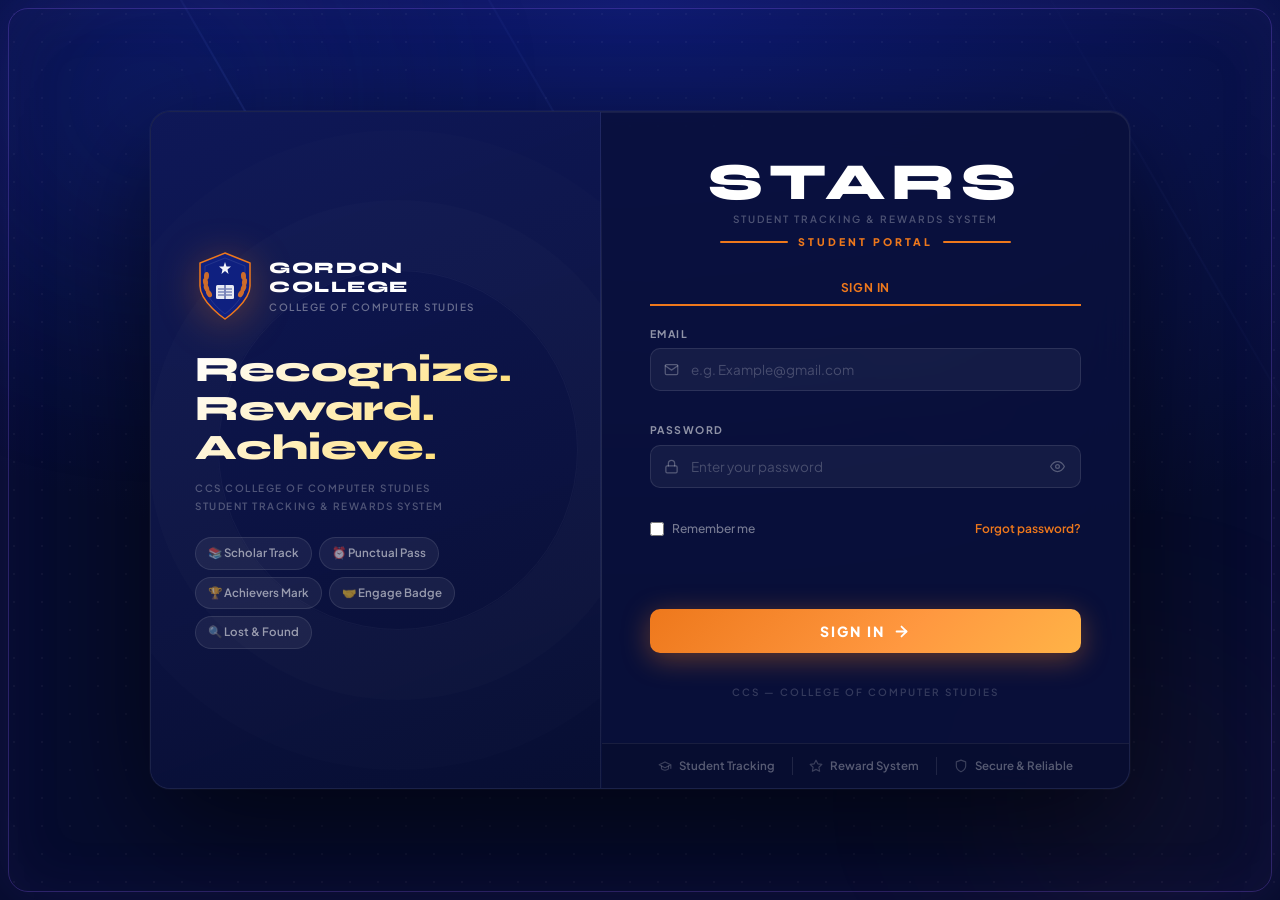
==== commit d7ab32ce: "Update index.html" ====
--- a/index.html
+++ b/index.html
@@ -456,7 +456,7 @@
                 <polyline points="22,6 12,13 2,6"/>
               </svg>
             </span>
-            <input type="email" id="email" placeholder="e.g. 202100123@gordoncollege.edu.ph" required />
+            <input type="email" id="email" placeholder="e.g. Example@gmail.com" required />
           </div>
         </div>
 
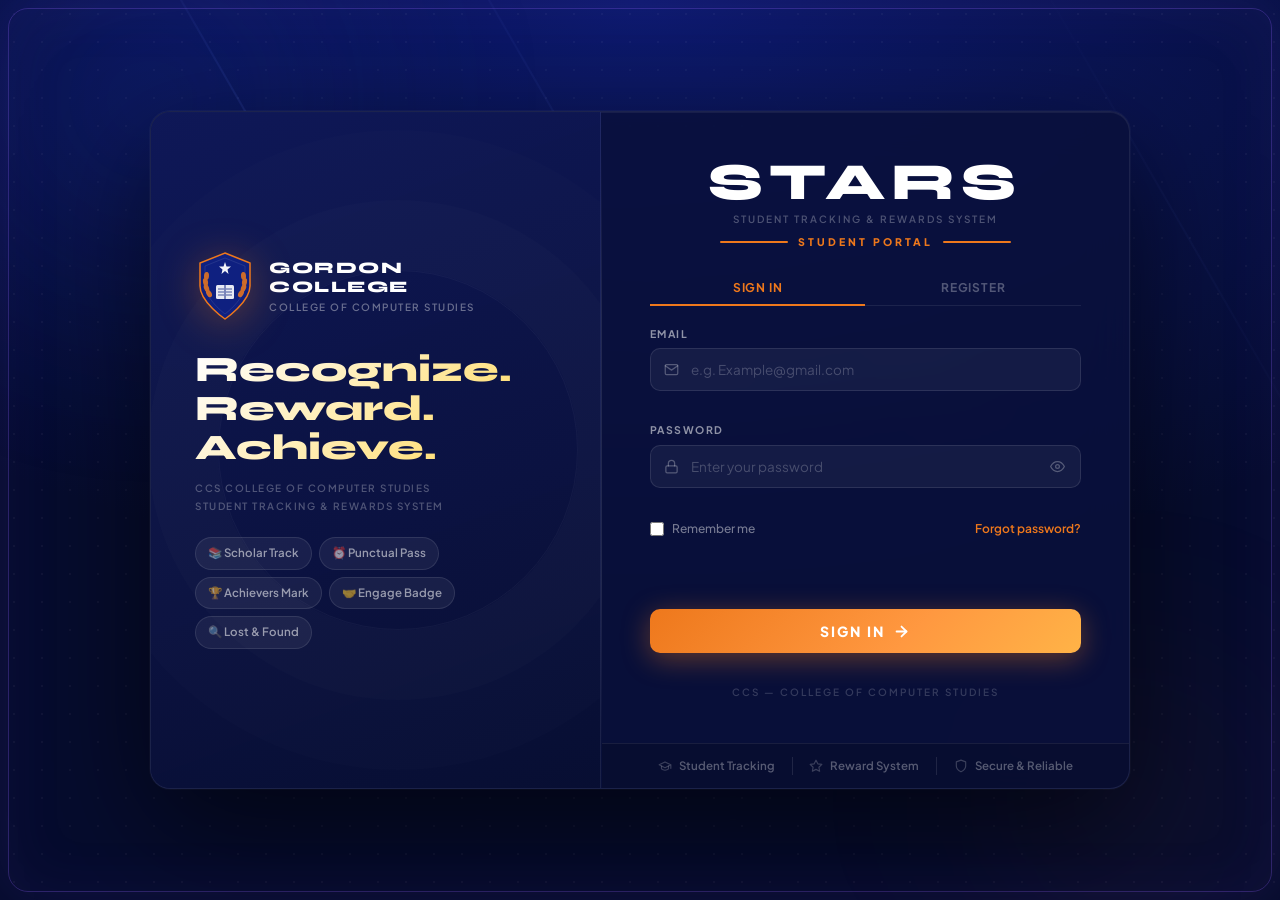
==== commit 0a267219: "Update index.html" ====
--- a/index.html
+++ b/index.html
@@ -441,8 +441,9 @@
 
       <!-- TABS -->
       <div class="auth-tabs">
-        <button class="auth-tab active" onclick="switchTab('login',this)">Sign In</button>
-      </div>
+  <button class="auth-tab active" onclick="switchTab('login',this)">Sign In</button>
+  <button class="auth-tab" onclick="switchTab('register',this)">Register</button>
+</div>
 
       <!-- ── LOGIN FORM ── -->
       <form class="login-form" id="loginForm">
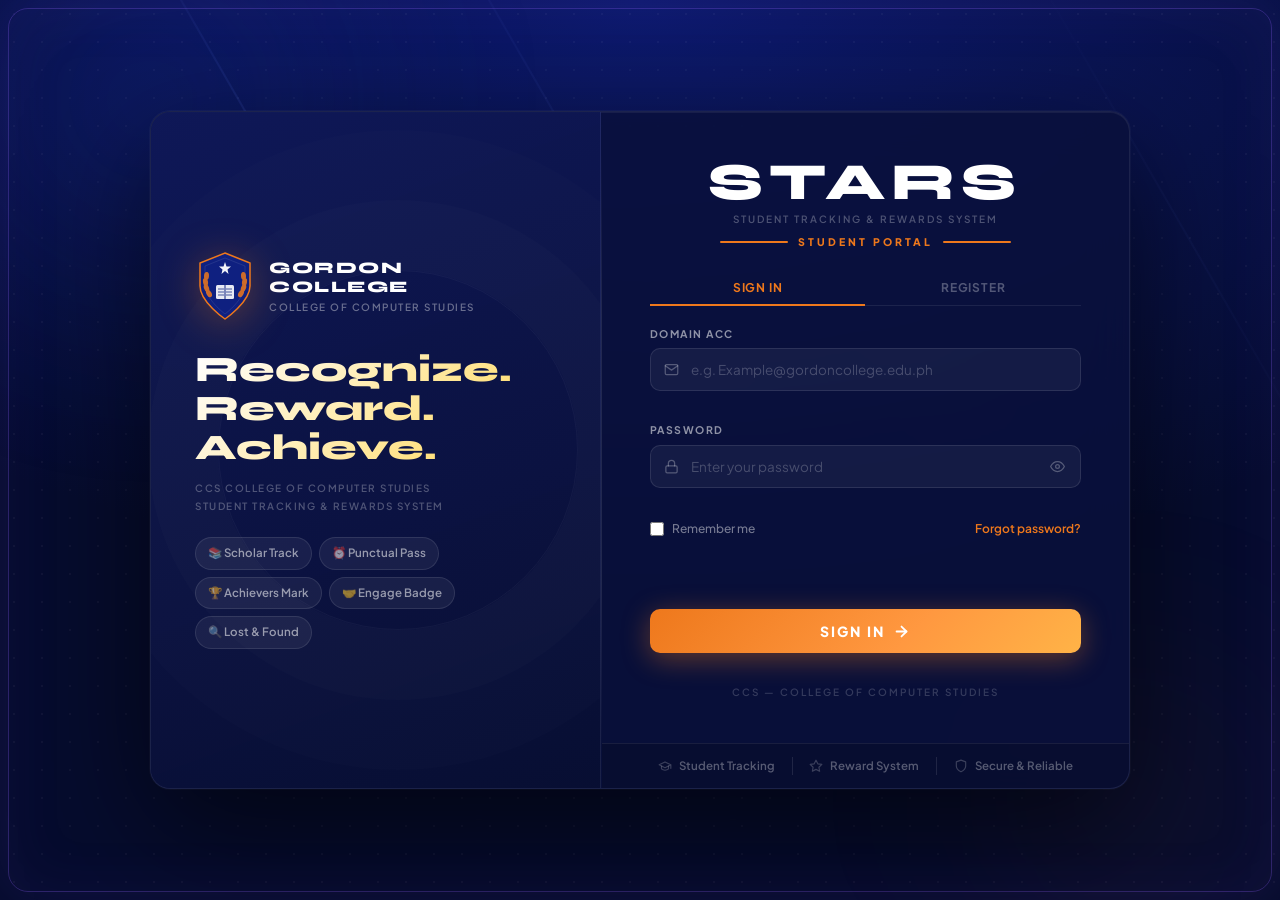
==== commit 40649846: "Update index.html" ====
--- a/index.html
+++ b/index.html
@@ -66,17 +66,18 @@
     }
 
     /* ── MAIN CARD (Image 1 style) ── */
-    .login-card {
-      position: relative; z-index: 10;
-      display: flex;
-      width: min(980px, calc(100vw - 48px));
-      min-height: 530px;
-      border-radius: 20px; overflow: hidden;
-      background: rgba(10,16,60,0.88);
-      border: 1px solid rgba(255,255,255,0.08);
-      box-shadow: 0 40px 120px rgba(0,0,0,0.6), 0 0 0 1px rgba(255,255,255,0.04), inset 0 1px 0 rgba(255,255,255,0.06);
-      backdrop-filter: blur(20px);
-    }
+   .login-card {
+  position: relative; z-index: 10;
+  display: flex;
+  width: min(980px, calc(100vw - 48px));
+  min-height: 530px;
+  max-height: calc(100vh - 48px);
+  border-radius: 20px; overflow: hidden;
+  background: rgba(10,16,60,0.88);
+  border: 1px solid rgba(255,255,255,0.08);
+  box-shadow: 0 40px 120px rgba(0,0,0,0.6), 0 0 0 1px rgba(255,255,255,0.04), inset 0 1px 0 rgba(255,255,255,0.06);
+  backdrop-filter: blur(20px);
+}
 
     /* ── LEFT PANEL ── */
     .brand-panel {
@@ -169,12 +170,14 @@
     }
 
     /* ── RIGHT PANEL ── */
-    .form-panel {
-      flex: 1;
-      display: flex; flex-direction: column; justify-content: center;
-      padding: 44px 48px 88px;
-      position: relative;
-    }
+   .form-panel {
+  flex: 1;
+  display: flex; flex-direction: column; justify-content: center;
+  padding: 44px 48px 88px;
+  position: relative;
+  overflow-y: auto;
+  max-height: 100vh;
+}
 
     /* STARS title */
     .stars-title {
@@ -449,7 +452,7 @@
       <form class="login-form" id="loginForm">
 
         <div class="form-group">
-          <label for="email">Email</label>
+          <label for="email">Domain Acc</label>
           <div class="input-wrap">
             <span class="input-icon">
               <svg viewBox="0 0 24 24" fill="none" stroke="currentColor" stroke-width="2" stroke-linecap="round" stroke-linejoin="round">
@@ -457,7 +460,7 @@
                 <polyline points="22,6 12,13 2,6"/>
               </svg>
             </span>
-            <input type="email" id="email" placeholder="e.g. Example@gmail.com" required />
+            <input type="email" id="email" placeholder="e.g. Example@gordoncollege.edu.ph" required />
           </div>
         </div>
 
@@ -650,7 +653,7 @@
 
       const result = await api.register(fullName, studentId, email, program, block, yearLevel, password);
       if (result.success) {
-        successEl.textContent = '✓ Account created! You can now sign in.';
+        successEl.textContent = '✓ Account created! Please wait for your Program Chair to approve your account.';
         document.getElementById('registerForm').reset();
         document.getElementById('regEmail').value = '';
         setTimeout(() => {
